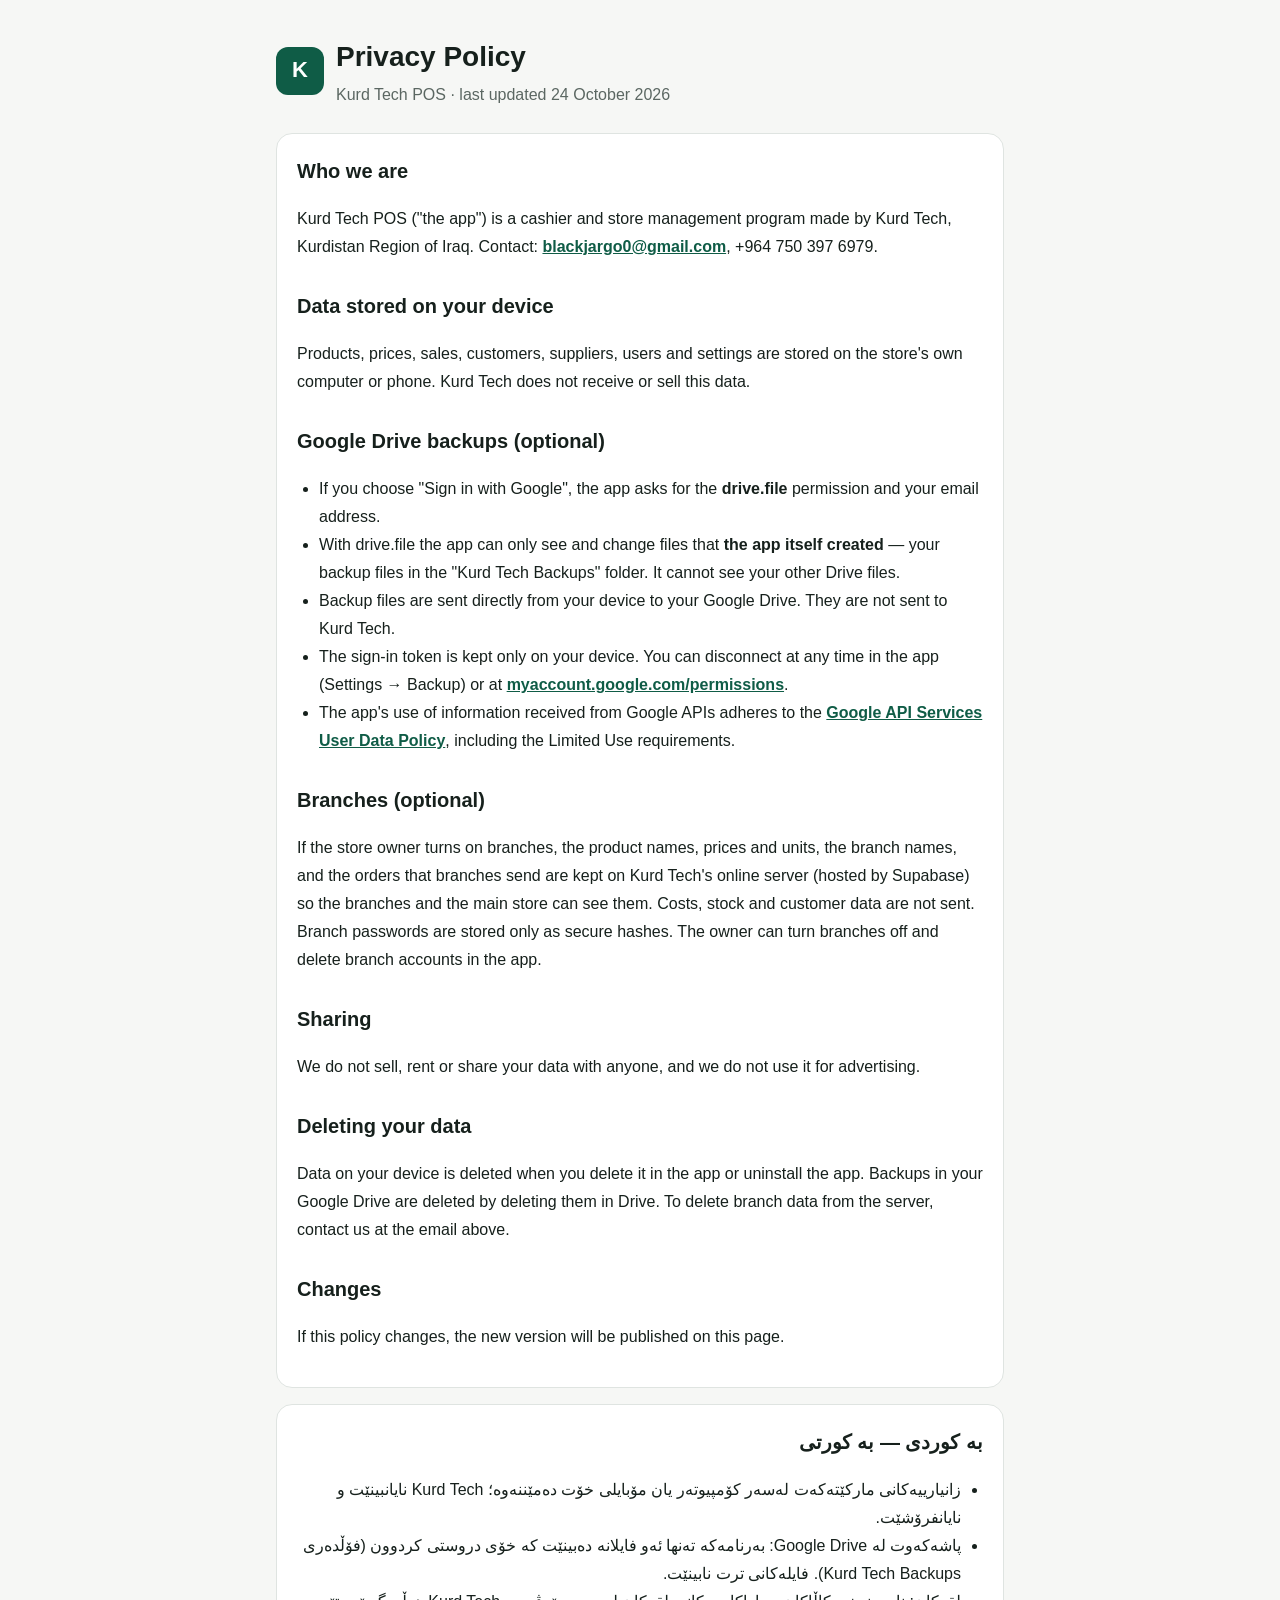
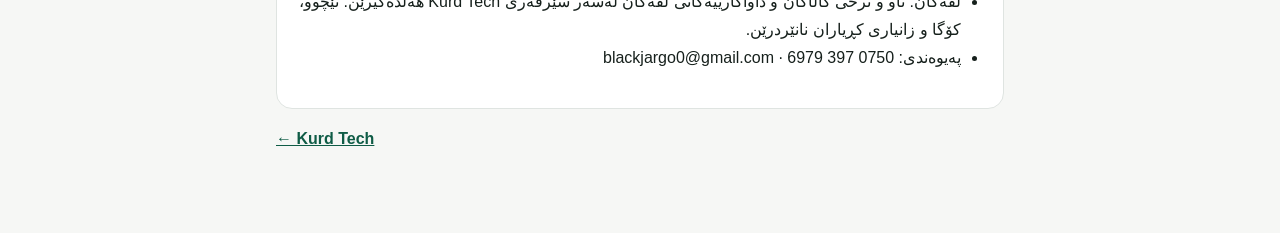
==== privacy.html @ e26bc4b2 "Add privacy policy page for Kurd Tech POSAdd privacy.html This file contains the privacy policy for " ====
<!doctype html>
<html lang="en">
<head>
<meta charset="utf-8"><meta name="viewport" content="width=device-width,initial-scale=1">
<title>Privacy Policy — Kurd Tech POS</title>
<link rel="stylesheet" href="style.css">
</head>
<body><main>
<header><div class="logo">K</div><div><h1>Privacy Policy</h1><div class="muted">Kurd Tech POS · last updated 24 October 2026</div></div></header>

<div class="card en" dir="ltr">
<h2 style="margin-top:0">Who we are</h2>
<p>Kurd Tech POS ("the app") is a cashier and store management program made by Kurd Tech, Kurdistan Region of Iraq. Contact: <a href="mailto:blackjargo0@gmail.com">blackjargo0@gmail.com</a>, +964 750 397 6979.</p>

<h2>Data stored on your device</h2>
<p>Products, prices, sales, customers, suppliers, users and settings are stored on the store's own computer or phone. Kurd Tech does not receive or sell this data.</p>

<h2>Google Drive backups (optional)</h2>
<ul>
<li>If you choose "Sign in with Google", the app asks for the <b>drive.file</b> permission and your email address.</li>
<li>With drive.file the app can only see and change files that <b>the app itself created</b> — your backup files in the "Kurd Tech Backups" folder. It cannot see your other Drive files.</li>
<li>Backup files are sent directly from your device to your Google Drive. They are not sent to Kurd Tech.</li>
<li>The sign-in token is kept only on your device. You can disconnect at any time in the app (Settings → Backup) or at <a href="https://myaccount.google.com/permissions">myaccount.google.com/permissions</a>.</li>
<li>The app's use of information received from Google APIs adheres to the <a href="https://developers.google.com/terms/api-services-user-data-policy">Google API Services User Data Policy</a>, including the Limited Use requirements.</li>
</ul>

<h2>Branches (optional)</h2>
<p>If the store owner turns on branches, the product names, prices and units, the branch names, and the orders that branches send are kept on Kurd Tech's online server (hosted by Supabase) so the branches and the main store can see them. Costs, stock and customer data are not sent. Branch passwords are stored only as secure hashes. The owner can turn branches off and delete branch accounts in the app.</p>

<h2>Sharing</h2>
<p>We do not sell, rent or share your data with anyone, and we do not use it for advertising.</p>

<h2>Deleting your data</h2>
<p>Data on your device is deleted when you delete it in the app or uninstall the app. Backups in your Google Drive are deleted by deleting them in Drive. To delete branch data from the server, contact us at the email above.</p>

<h2>Changes</h2>
<p>If this policy changes, the new version will be published on this page.</p>
</div>

<div class="card" dir="rtl" lang="ckb">
<h2 style="margin-top:0">بە کوردی — بە کورتی</h2>
<ul>
<li>زانیارییەکانی مارکێتەکەت لەسەر کۆمپیوتەر یان مۆبایلی خۆت دەمێننەوە؛ Kurd Tech نایانبینێت و نایانفرۆشێت.</li>
<li>پاشەکەوت لە Google Drive: بەرنامەکە تەنها ئەو فایلانە دەبینێت کە خۆی دروستی کردوون (فۆڵدەری Kurd Tech Backups). فایلەکانی ترت نابینێت.</li>
<li>لقەکان: ناو و نرخی کاڵاکان و داواکارییەکانی لقەکان لەسەر سێرڤەری Kurd Tech هەڵدەگیرێن. تێچوو، کۆگا و زانیاری کڕیاران نانێردرێن.</li>
<li>پەیوەندی: 0750 397 6979 · blackjargo0@gmail.com</li>
</ul>
</div>
<p><a href="index.html">← Kurd Tech</a></p>
</main></body></html>
---- style.css ----
:root{--bg:#f6f7f5;--fg:#16201c;--muted:#5b6762;--brand:#0f5c46;--card:#fff;--line:#dfe4e1}
@media (prefers-color-scheme:dark){:root{--bg:#101614;--fg:#e9efec;--muted:#9aa8a2;--brand:#5fd1a8;--card:#18201d;--line:#2a3430}}
*{box-sizing:border-box}body{margin:0;background:var(--bg);color:var(--fg);font:16px/1.75 Vazirmatn,Tahoma,Arial,sans-serif}
main{max-width:760px;margin:0 auto;padding:32px 16px 64px}
header{display:flex;align-items:center;gap:12px;margin-bottom:24px}
.logo{width:48px;height:48px;border-radius:12px;background:var(--brand);color:#fff;display:grid;place-items:center;font-weight:900;font-size:22px}
h1{margin:0;font-size:28px}h2{margin:28px 0 8px;font-size:20px}
.card{background:var(--card);border:1px solid var(--line);border-radius:16px;padding:20px;margin:16px 0}
a{color:var(--brand);font-weight:700}.muted{color:var(--muted)}.en{direction:ltr;text-align:left}
ul{padding-inline-start:22px}footer{margin-top:40px;font-size:14px;color:var(--muted)}
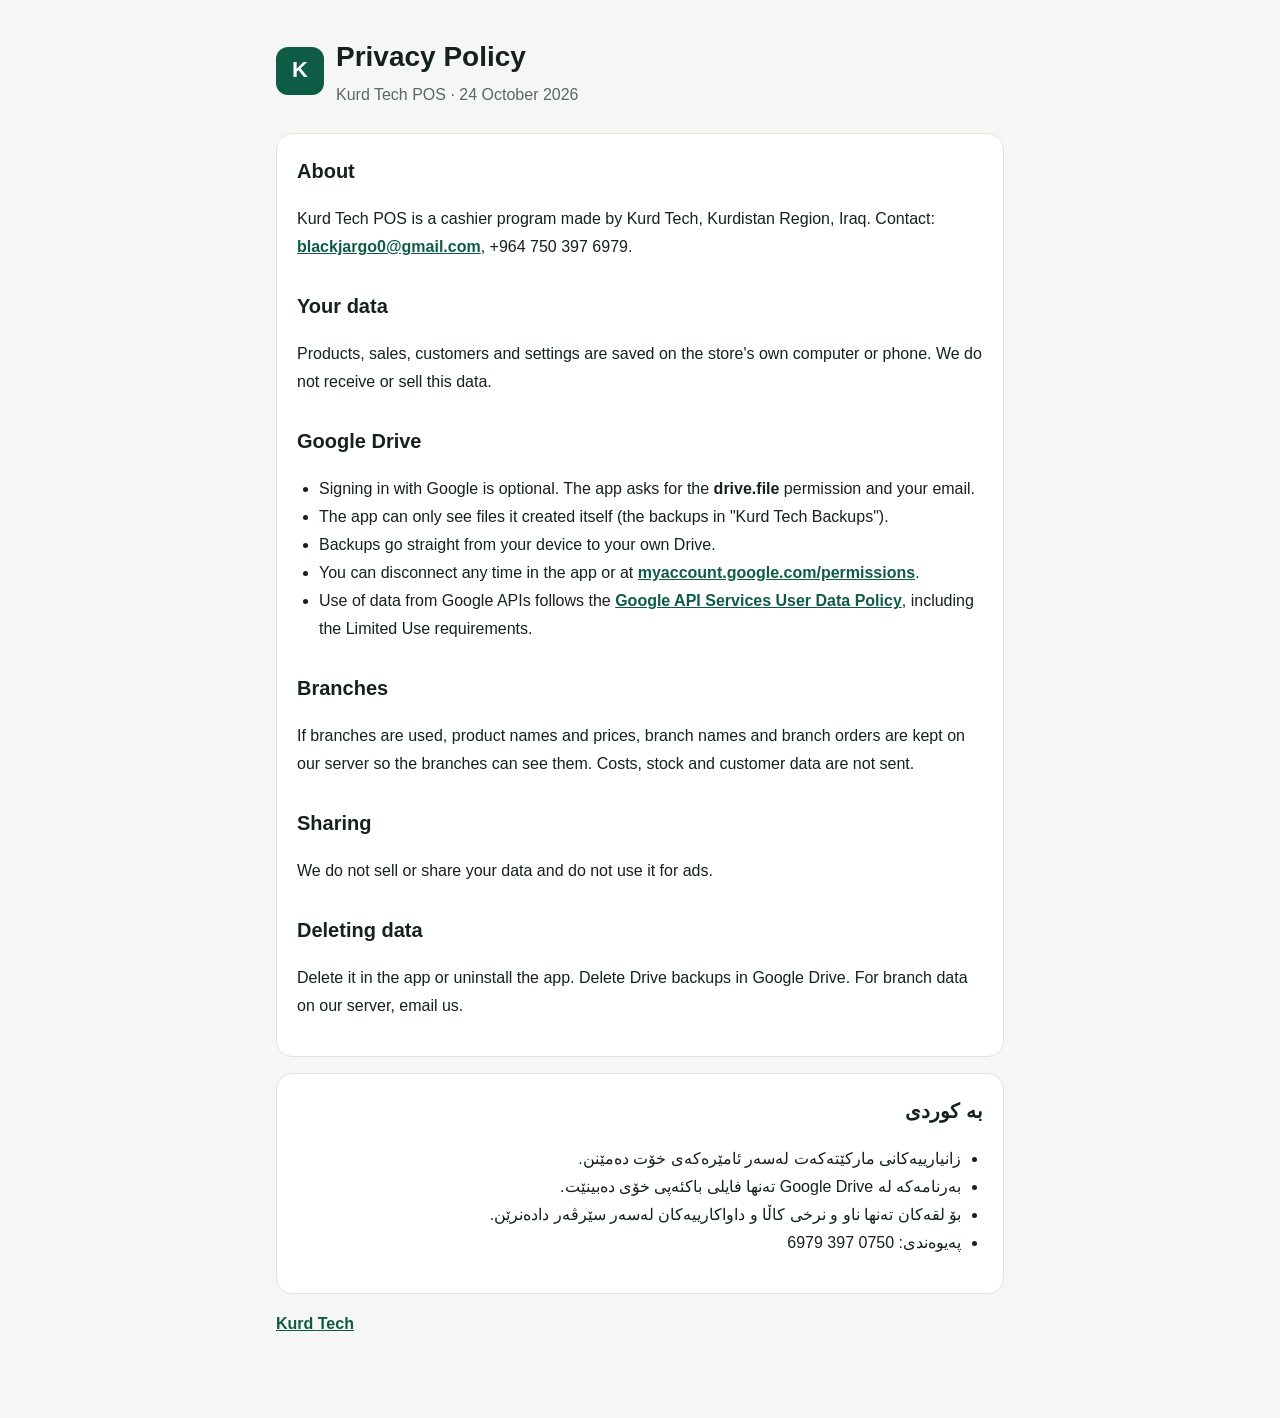
==== commit b12665f7: "Update privacy.html" ====
--- a/privacy.html
+++ b/privacy.html
@@ -2,49 +2,46 @@
 <html lang="en">
 <head>
 <meta charset="utf-8"><meta name="viewport" content="width=device-width,initial-scale=1">
-<title>Privacy Policy — Kurd Tech POS</title>
+<title>Privacy Policy - Kurd Tech POS</title>
 <link rel="stylesheet" href="style.css">
 </head>
 <body><main>
-<header><div class="logo">K</div><div><h1>Privacy Policy</h1><div class="muted">Kurd Tech POS · last updated 24 October 2026</div></div></header>
+<header><div class="logo">K</div><div><h1>Privacy Policy</h1><div class="muted">Kurd Tech POS · 24 October 2026</div></div></header>
 
 <div class="card en" dir="ltr">
-<h2 style="margin-top:0">Who we are</h2>
-<p>Kurd Tech POS ("the app") is a cashier and store management program made by Kurd Tech, Kurdistan Region of Iraq. Contact: <a href="mailto:blackjargo0@gmail.com">blackjargo0@gmail.com</a>, +964 750 397 6979.</p>
+<h2 style="margin-top:0">About</h2>
+<p>Kurd Tech POS is a cashier program made by Kurd Tech, Kurdistan Region, Iraq. Contact: <a href="mailto:blackjargo0@gmail.com">blackjargo0@gmail.com</a>, +964 750 397 6979.</p>
 
-<h2>Data stored on your device</h2>
-<p>Products, prices, sales, customers, suppliers, users and settings are stored on the store's own computer or phone. Kurd Tech does not receive or sell this data.</p>
+<h2>Your data</h2>
+<p>Products, sales, customers and settings are saved on the store's own computer or phone. We do not receive or sell this data.</p>
 
-<h2>Google Drive backups (optional)</h2>
+<h2>Google Drive</h2>
 <ul>
-<li>If you choose "Sign in with Google", the app asks for the <b>drive.file</b> permission and your email address.</li>
-<li>With drive.file the app can only see and change files that <b>the app itself created</b> — your backup files in the "Kurd Tech Backups" folder. It cannot see your other Drive files.</li>
-<li>Backup files are sent directly from your device to your Google Drive. They are not sent to Kurd Tech.</li>
-<li>The sign-in token is kept only on your device. You can disconnect at any time in the app (Settings → Backup) or at <a href="https://myaccount.google.com/permissions">myaccount.google.com/permissions</a>.</li>
-<li>The app's use of information received from Google APIs adheres to the <a href="https://developers.google.com/terms/api-services-user-data-policy">Google API Services User Data Policy</a>, including the Limited Use requirements.</li>
+<li>Signing in with Google is optional. The app asks for the <b>drive.file</b> permission and your email.</li>
+<li>The app can only see files it created itself (the backups in "Kurd Tech Backups").</li>
+<li>Backups go straight from your device to your own Drive.</li>
+<li>You can disconnect any time in the app or at <a href="https://myaccount.google.com/permissions">myaccount.google.com/permissions</a>.</li>
+<li>Use of data from Google APIs follows the <a href="https://developers.google.com/terms/api-services-user-data-policy">Google API Services User Data Policy</a>, including the Limited Use requirements.</li>
 </ul>
 
-<h2>Branches (optional)</h2>
-<p>If the store owner turns on branches, the product names, prices and units, the branch names, and the orders that branches send are kept on Kurd Tech's online server (hosted by Supabase) so the branches and the main store can see them. Costs, stock and customer data are not sent. Branch passwords are stored only as secure hashes. The owner can turn branches off and delete branch accounts in the app.</p>
+<h2>Branches</h2>
+<p>If branches are used, product names and prices, branch names and branch orders are kept on our server so the branches can see them. Costs, stock and customer data are not sent.</p>
 
 <h2>Sharing</h2>
-<p>We do not sell, rent or share your data with anyone, and we do not use it for advertising.</p>
+<p>We do not sell or share your data and do not use it for ads.</p>
 
-<h2>Deleting your data</h2>
-<p>Data on your device is deleted when you delete it in the app or uninstall the app. Backups in your Google Drive are deleted by deleting them in Drive. To delete branch data from the server, contact us at the email above.</p>
-
-<h2>Changes</h2>
-<p>If this policy changes, the new version will be published on this page.</p>
+<h2>Deleting data</h2>
+<p>Delete it in the app or uninstall the app. Delete Drive backups in Google Drive. For branch data on our server, email us.</p>
 </div>
 
 <div class="card" dir="rtl" lang="ckb">
-<h2 style="margin-top:0">بە کوردی — بە کورتی</h2>
+<h2 style="margin-top:0">بە کوردی</h2>
 <ul>
-<li>زانیارییەکانی مارکێتەکەت لەسەر کۆمپیوتەر یان مۆبایلی خۆت دەمێننەوە؛ Kurd Tech نایانبینێت و نایانفرۆشێت.</li>
-<li>پاشەکەوت لە Google Drive: بەرنامەکە تەنها ئەو فایلانە دەبینێت کە خۆی دروستی کردوون (فۆڵدەری Kurd Tech Backups). فایلەکانی ترت نابینێت.</li>
-<li>لقەکان: ناو و نرخی کاڵاکان و داواکارییەکانی لقەکان لەسەر سێرڤەری Kurd Tech هەڵدەگیرێن. تێچوو، کۆگا و زانیاری کڕیاران نانێردرێن.</li>
-<li>پەیوەندی: 0750 397 6979 · blackjargo0@gmail.com</li>
+<li>زانیارییەکانی مارکێتەکەت لەسەر ئامێرەکەی خۆت دەمێنن.</li>
+<li>بەرنامەکە لە Google Drive تەنها فایلی باکئەپی خۆی دەبینێت.</li>
+<li>بۆ لقەکان تەنها ناو و نرخی کاڵا و داواکارییەکان لەسەر سێرڤەر دادەنرێن.</li>
+<li>پەیوەندی: 0750 397 6979</li>
 </ul>
 </div>
-<p><a href="index.html">← Kurd Tech</a></p>
+<p><a href="index.html">Kurd Tech</a></p>
 </main></body></html>
